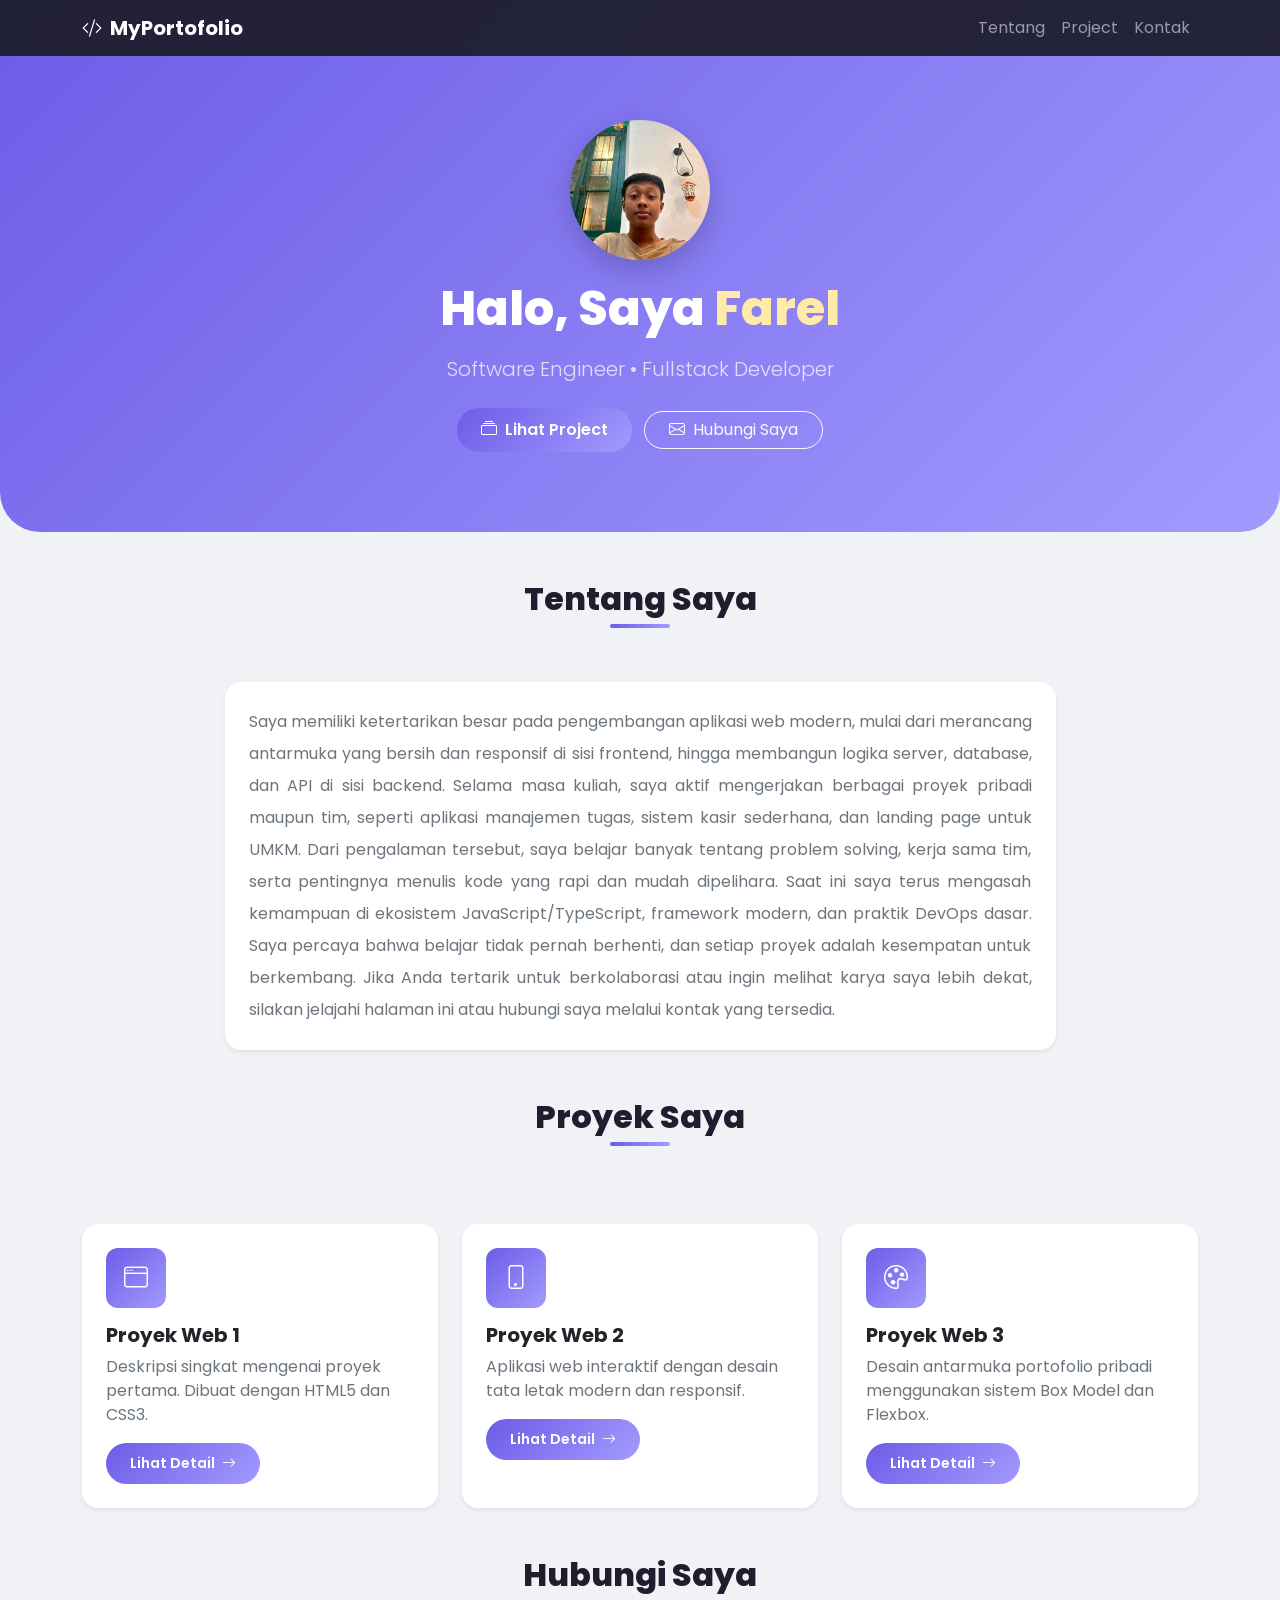
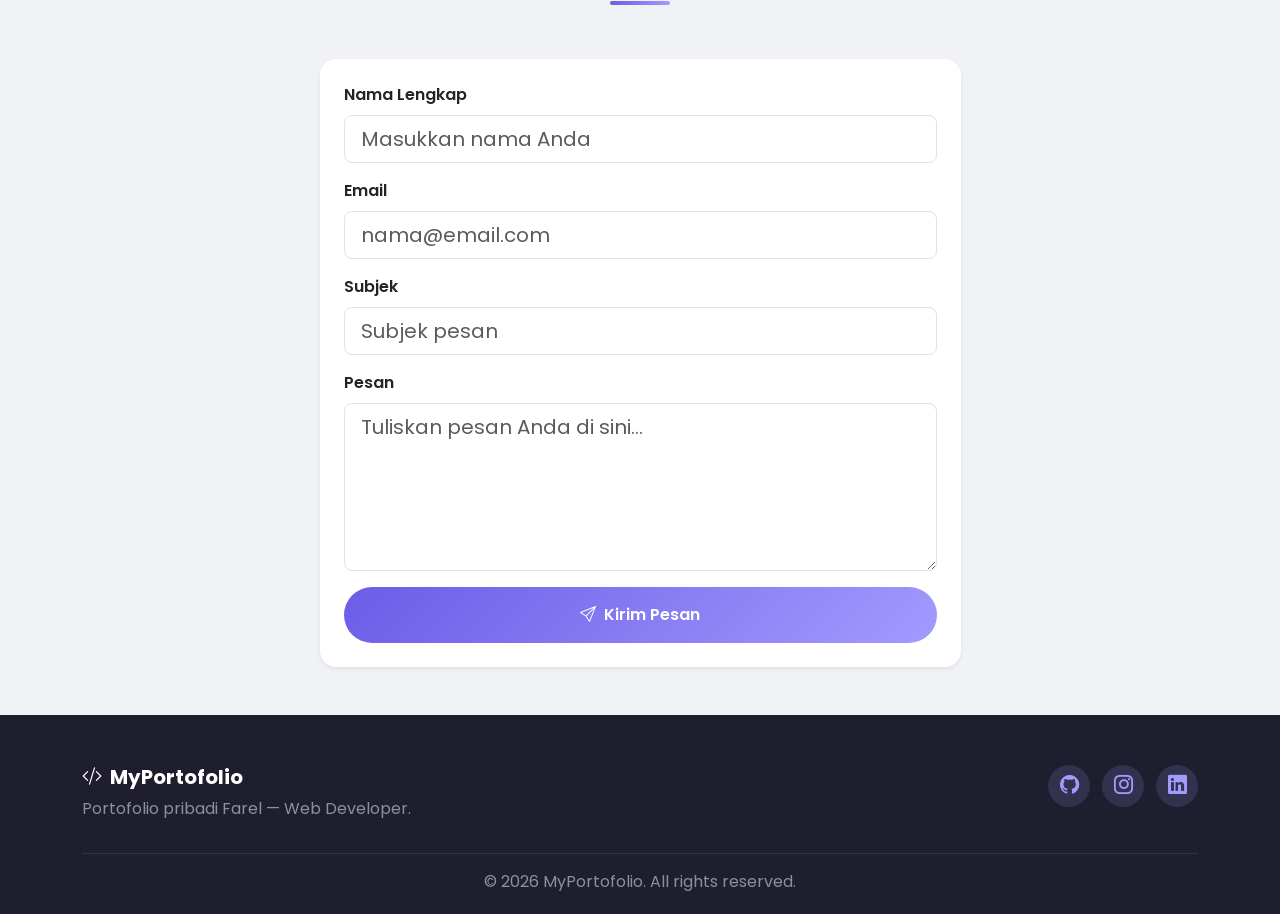
==== index.html @ b33c5e1e "Add files via upload" ====
<!DOCTYPE html>
<html lang="id">
<head>
    <meta charset="UTF-8">
    <meta name="viewport" content="width=device-width, initial-scale=1.0">
    <title>Portofolio Saya</title>
    <link href="https://cdn.jsdelivr.net/npm/bootstrap@5.3/dist/css/bootstrap.min.css" rel="stylesheet">
    <link rel="stylesheet" href="https://cdn.jsdelivr.net/npm/bootstrap-icons@1.11.3/font/bootstrap-icons.css">
    <link href="https://fonts.googleapis.com/css2?family=Poppins:wght@400;500;600;700;800&display=swap" rel="stylesheet">
    <link rel="stylesheet" href="style.css">
</head>
<body>

    <nav class="navbar navbar-expand-md navbar-dark navbar-custom fixed-top">
        <div class="container">
            <a class="navbar-brand fw-bold" href="#">
                <i class="bi bi-code-slash me-2"></i>MyPortofolio
            </a>
            <button class="navbar-toggler border-0" type="button"
                    data-bs-toggle="collapse" data-bs-target="#mainNav">
                <span class="navbar-toggler-icon"></span>
            </button>
            <div class="collapse navbar-collapse" id="mainNav">
                <ul class="navbar-nav ms-auto">
                    <li class="nav-item"><a class="nav-link" href="#tentang">Tentang</a></li>
                    <li class="nav-item"><a class="nav-link" href="#proyek">Project</a></li>
                    <li class="nav-item"><a class="nav-link" href="#kontak">Kontak</a></li>
                </ul>
            </div>
        </div>
    </nav>

    <section class="hero-gradient text-center">
        <div class="container">
            <img class="avatar-circle" src="GUE.jpeg" alt="Foto profil Farel">
            <h1 class="mb-3">Halo, Saya <span style="color:#ffeaa7;">Farel</span></h1>
            <p class="lead mb-4 opacity-75">Software Engineer • Fullstack Developer</p>
            <a href="#proyek" class="btn btn-gradient me-2">
                <i class="bi bi-collection me-2"></i>Lihat Project
            </a>
            <a href="#kontak" class="btn btn-outline-light rounded-pill px-4">
                <i class="bi bi-envelope me-2"></i>Hubungi Saya
            </a>
        </div>
    </section>

    <section id="tentang" class="container my-5">
        <div class="text-center">
            <h2 class="section-title">Tentang Saya</h2>
        </div>
        <div class="row justify-content-center mt-4">
            <div class="col-lg-9">
                <div class="card card-custom shadow-sm p-4">
                    <p class="text-secondary lh-lg mb-0" style="text-align: justify;">
                        Saya memiliki ketertarikan besar pada pengembangan aplikasi web modern,
                        mulai dari merancang antarmuka yang bersih dan responsif di sisi frontend,
                        hingga membangun logika server, database, dan API di sisi backend.
                        Selama masa kuliah, saya aktif mengerjakan berbagai proyek pribadi maupun
                        tim, seperti aplikasi manajemen tugas, sistem kasir sederhana, dan
                        landing page untuk UMKM. Dari pengalaman tersebut, saya belajar banyak
                        tentang problem solving, kerja sama tim, serta pentingnya menulis kode
                        yang rapi dan mudah dipelihara. Saat ini saya terus mengasah kemampuan
                        di ekosistem JavaScript/TypeScript, framework modern, dan praktik
                        DevOps dasar. Saya percaya bahwa belajar tidak pernah berhenti, dan
                        setiap proyek adalah kesempatan untuk berkembang. Jika Anda tertarik
                        untuk berkolaborasi atau ingin melihat karya saya lebih dekat,
                        silakan jelajahi halaman ini atau hubungi saya melalui kontak yang tersedia.
                    </p>
                </div>
            </div>
        </div>
    </section>

    <section id="proyek" class="container my-5">
        <div class="text-center">
            <h2 class="section-title">Proyek Saya</h2>
        </div>
        <div class="row g-4 mt-4">
            <div class="col-md-4">
                <div class="card card-custom shadow-sm h-100">
                    <div class="card-body p-4">
                        <div class="card-icon"><i class="bi bi-window"></i></div>
                        <h5 class="card-title fw-bold">Proyek Web 1</h5>
                        <p class="card-text text-secondary">
                            Deskripsi singkat mengenai proyek pertama. Dibuat dengan HTML5 dan CSS3.
                        </p>
                        <a href="porto1.html" class="btn btn-gradient btn-sm">Lihat Detail <i class="bi bi-arrow-right ms-1"></i></a>
                    </div>
                </div>
            </div>

            <div class="col-md-4">
                <div class="card card-custom shadow-sm h-100">
                    <div class="card-body p-4">
                        <div class="card-icon"><i class="bi bi-phone"></i></div>
                        <h5 class="card-title fw-bold">Proyek Web 2</h5>
                        <p class="card-text text-secondary">
                            Aplikasi web interaktif dengan desain tata letak modern dan responsif.
                        </p>
                        <a href="porto2.html" class="btn btn-gradient btn-sm">Lihat Detail <i class="bi bi-arrow-right ms-1"></i></a>
                    </div>
                </div>
            </div>

            <div class="col-md-4">
                <div class="card card-custom shadow-sm h-100">
                    <div class="card-body p-4">
                        <div class="card-icon"><i class="bi bi-palette"></i></div>
                        <h5 class="card-title fw-bold">Proyek Web 3</h5>
                        <p class="card-text text-secondary">
                            Desain antarmuka portofolio pribadi menggunakan sistem Box Model dan Flexbox.
                        </p>
                        <a href="porto3.html" class="btn btn-gradient btn-sm">Lihat Detail <i class="bi bi-arrow-right ms-1"></i></a>
                    </div>
                </div>
            </div>
        </div>
    </section>

    <section id="kontak" class="container my-5">
        <div class="text-center">
            <h2 class="section-title">Hubungi Saya</h2>
        </div>
        <div class="row justify-content-center mt-4">
            <div class="col-lg-7">
                <div class="card card-custom shadow-sm p-4">
                    <form action="#" method="POST">
                        <div class="mb-3">
                            <label for="nama" class="form-label fw-semibold">Nama Lengkap</label>
                            <input type="text" id="nama" name="nama" class="form-control form-control-lg" placeholder="Masukkan nama Anda" required>
                        </div>
                        <div class="mb-3">
                            <label for="email" class="form-label fw-semibold">Email</label>
                            <input type="email" id="email" name="email" class="form-control form-control-lg" placeholder="nama@email.com" required>
                        </div>
                        <div class="mb-3">
                            <label for="subjek" class="form-label fw-semibold">Subjek</label>
                            <input type="text" id="subjek" name="subjek" class="form-control form-control-lg" placeholder="Subjek pesan">
                        </div>
                        <div class="mb-3">
                            <label for="pesan" class="form-label fw-semibold">Pesan</label>
                            <textarea id="pesan" name="pesan" rows="5" class="form-control form-control-lg" placeholder="Tuliskan pesan Anda di sini..." required></textarea>
                        </div>
                        <button type="submit" class="btn btn-gradient w-100 py-3">
                            <i class="bi bi-send me-2"></i>Kirim Pesan
                        </button>
                    </form>
                </div>
            </div>
        </div>
    </section>
    
    <footer>
        <div class="container">
            <div class="row">
                <div class="col-md-6 mb-3">
                    <h5 class="fw-bold"><i class="bi bi-code-slash me-2"></i>MyPortofolio</h5>
                    <p class="text-white-50 mb-0">Portofolio pribadi Farel — Web Developer.</p>
                </div>
                <div class="col-md-6 text-md-end mb-3">
                    <a href="https://github.com/farel09okee" class="social-icon me-2"><i class="bi bi-github"></i></a>
                    <a href="https://www.instagram.com/radenfareeel" class="social-icon me-2"><i class="bi bi-instagram"></i></a>
                    <a href="https://www.linkedin.com/in/raden-farel-wisnu-ardhanu-4040693b4/" class="social-icon"><i class="bi bi-linkedin"></i></a>
                </div>
            </div>
            <hr class="border-secondary">
            <p class="text-center text-white-50 mb-0">&copy; 2026 MyPortofolio. All rights reserved.</p>
        </div>
    </footer>

    <script src="https://cdn.jsdelivr.net/npm/bootstrap@5.3/dist/js/bootstrap.bundle.min.js"></script>
</body>
</html>
---- style.css ----
body {
    font-family: 'Poppins', sans-serif;
    background: #f0f2f5;
}

.navbar-custom {
    background: rgba(30, 30, 47, 0.95);
    backdrop-filter: blur(10px);
    transition: all 0.3s;
}

.hero-gradient {
    background: linear-gradient(135deg, #6c5ce7 0%, #a29bfe 100%);
    color: #fff;
    padding: 120px 0 80px;
    border-radius: 0 0 40px 40px;
}

.hero-project-1 {
    background: linear-gradient(135deg, #6c5ce7 0%, #a29bfe 100%);
}

.hero-project-2 {
    background: linear-gradient(135deg, #00b894 0%, #55efc4 100%);
}

.hero-project-3 {
    background: linear-gradient(135deg, #e17055 0%, #fab1a0 100%);
}

.hero-gradient h1 {
    font-weight: 800;
    font-size: 3rem;
}

.avatar-circle {
    width: 140px;
    height: 140px;
    border-radius: 50%;
    object-fit: cover;
    display: block;
    margin: 0 auto 20px;
    box-shadow: 0 10px 30px rgba(0,0,0,0.2);
}

.card-custom {
    border: none;
    border-radius: 16px;
    transition: all 0.3s;
    overflow: hidden;
}

.card-custom:hover {
    transform: translateY(-8px);
    box-shadow: 0 20px 40px rgba(108, 92, 231, 0.2) !important;
}

.card-icon {
    width: 60px;
    height: 60px;
    border-radius: 12px;
    background: linear-gradient(135deg, #6c5ce7, #a29bfe);
    color: #fff;
    display: flex;
    align-items: center;
    justify-content: center;
    font-size: 1.5rem;
    margin-bottom: 15px;
}

.section-title {
    font-weight: 800;
    color: #1e1e2f;
    position: relative;
    display: inline-block;
    margin-bottom: 40px;
}

.section-title::after {
    content: '';
    position: absolute;
    bottom: -10px;
    left: 50%;
    transform: translateX(-50%);
    width: 60px;
    height: 4px;
    background: linear-gradient(90deg, #6c5ce7, #a29bfe);
    border-radius: 2px;
}

.btn-gradient {
    background: linear-gradient(135deg, #6c5ce7, #a29bfe);
    color: #fff;
    border: none;
    padding: 10px 24px;
    border-radius: 30px;
    font-weight: 600;
    transition: all 0.3s;
}

.btn-gradient:hover {
    color: #fff;
    transform: translateY(-2px);
    box-shadow: 0 10px 20px rgba(108, 92, 231, 0.4);
}

.form-control:focus {
    border-color: #6c5ce7;
    box-shadow: 0 0 0 0.2rem rgba(108, 92, 231, 0.15);
}

footer {
    background: #1e1e2f;
    color: #fff;
    padding: 50px 0 20px;
}

footer a {
    color: #a29bfe;
    text-decoration: none;
}

footer a:hover {
    color: #fff;
}

.social-icon {
    width: 42px;
    height: 42px;
    border-radius: 50%;
    background: rgba(162, 155, 254, 0.15);
    display: inline-flex;
    align-items: center;
    justify-content: center;
    font-size: 1.2rem;
    transition: all 0.3s;
}

.social-icon:hover {
    background: #6c5ce7;
    color: #fff;
    transform: translateY(-3px);
}
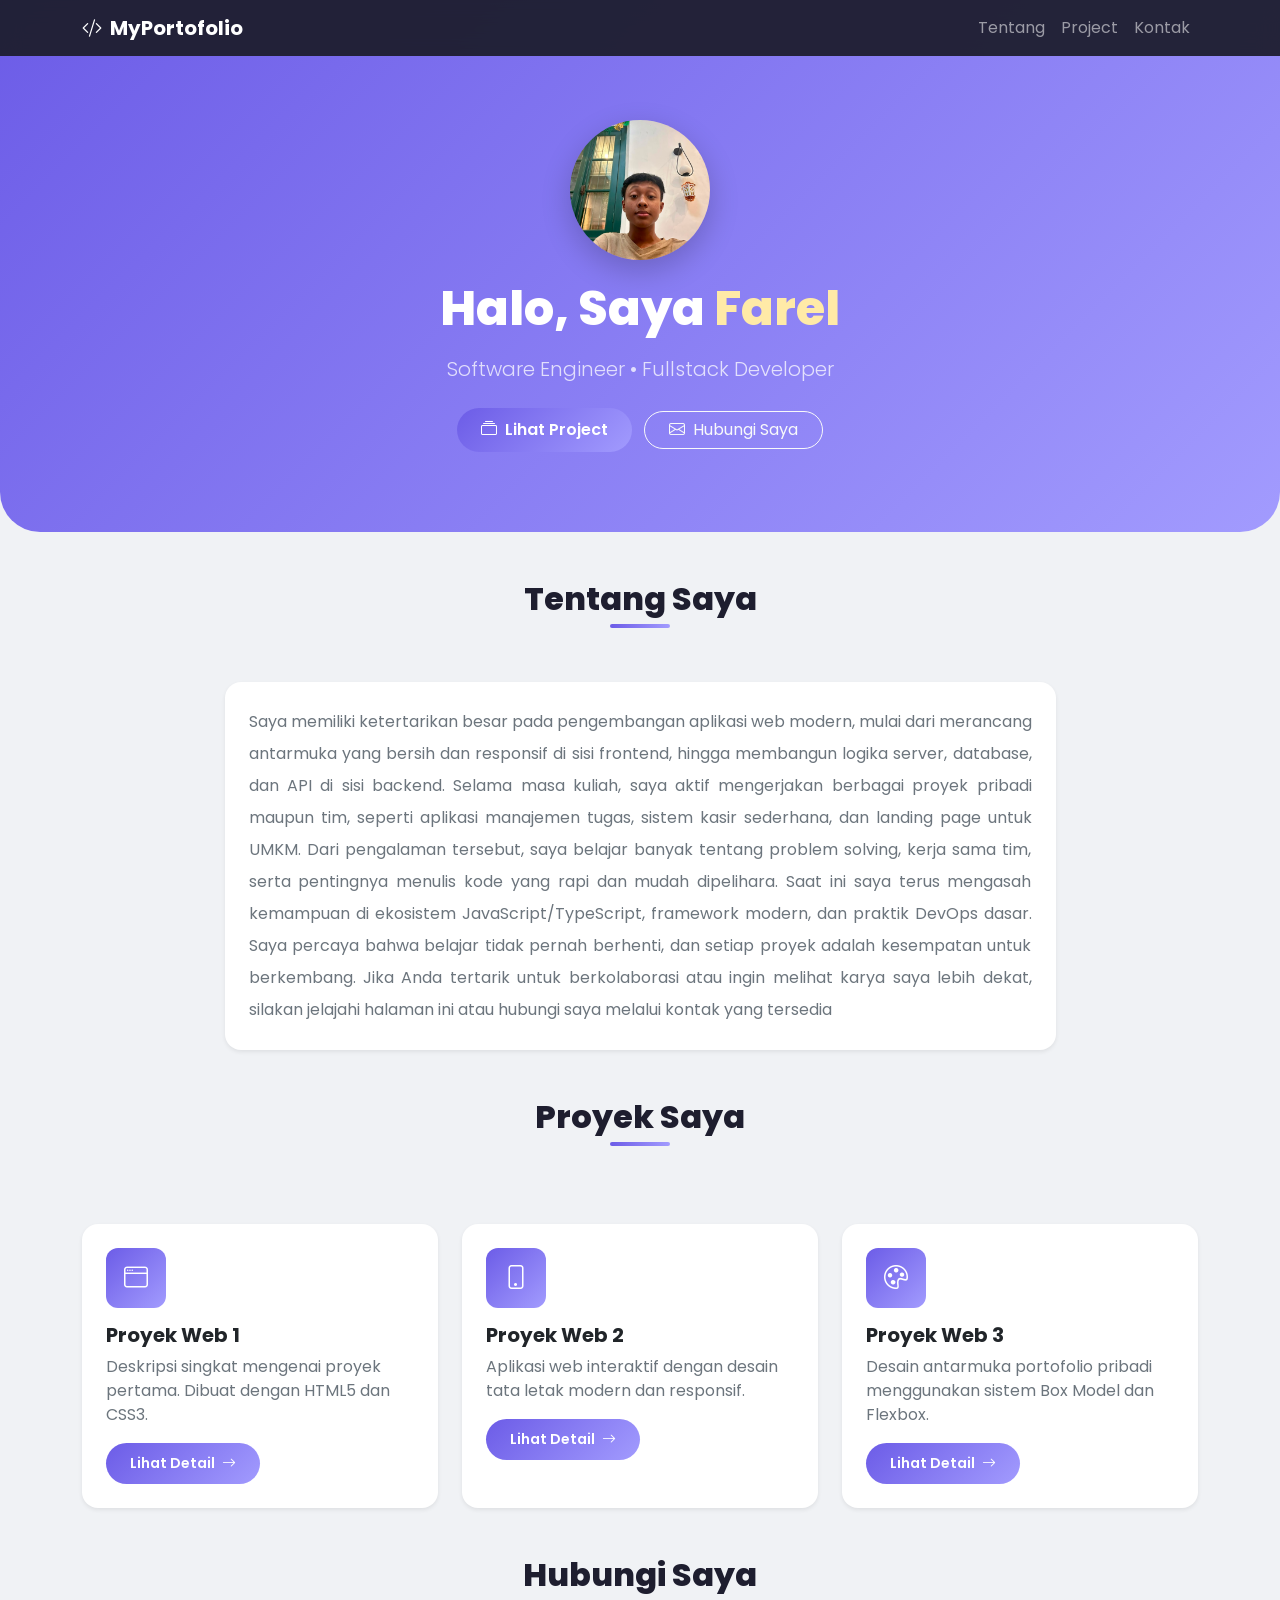
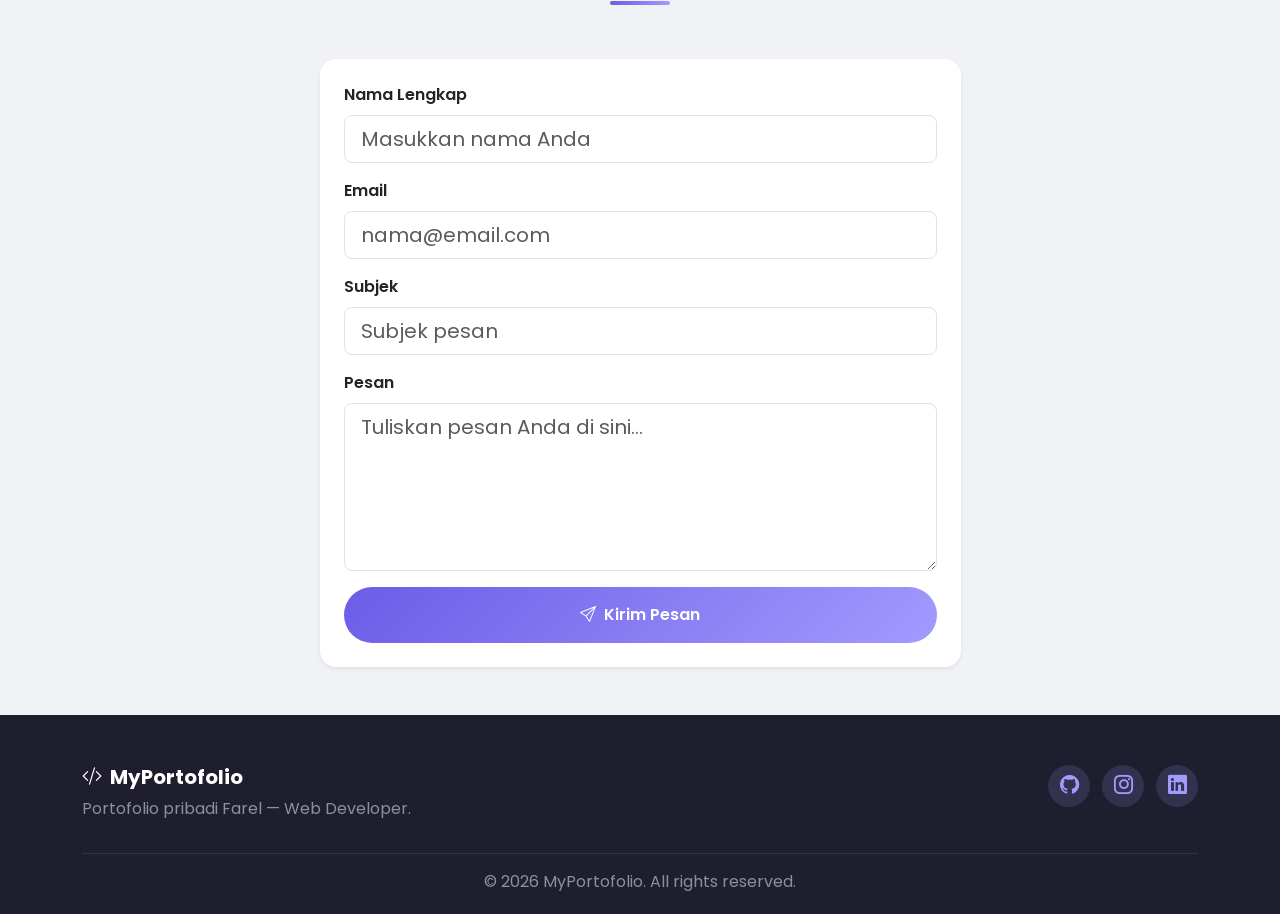
==== commit 8be4c970: "New Portofolio" ====
--- a/index.html
+++ b/index.html
@@ -64,7 +64,7 @@
                         DevOps dasar. Saya percaya bahwa belajar tidak pernah berhenti, dan
                         setiap proyek adalah kesempatan untuk berkembang. Jika Anda tertarik
                         untuk berkolaborasi atau ingin melihat karya saya lebih dekat,
-                        silakan jelajahi halaman ini atau hubungi saya melalui kontak yang tersedia.
+                        silakan jelajahi halaman ini atau hubungi saya melalui kontak yang tersedia
                     </p>
                 </div>
             </div>
--- a/style.css
+++ b/style.css
@@ -136,6 +136,7 @@
     transition: all 0.3s;
 }
 
+
 .social-icon:hover {
     background: #6c5ce7;
     color: #fff;
